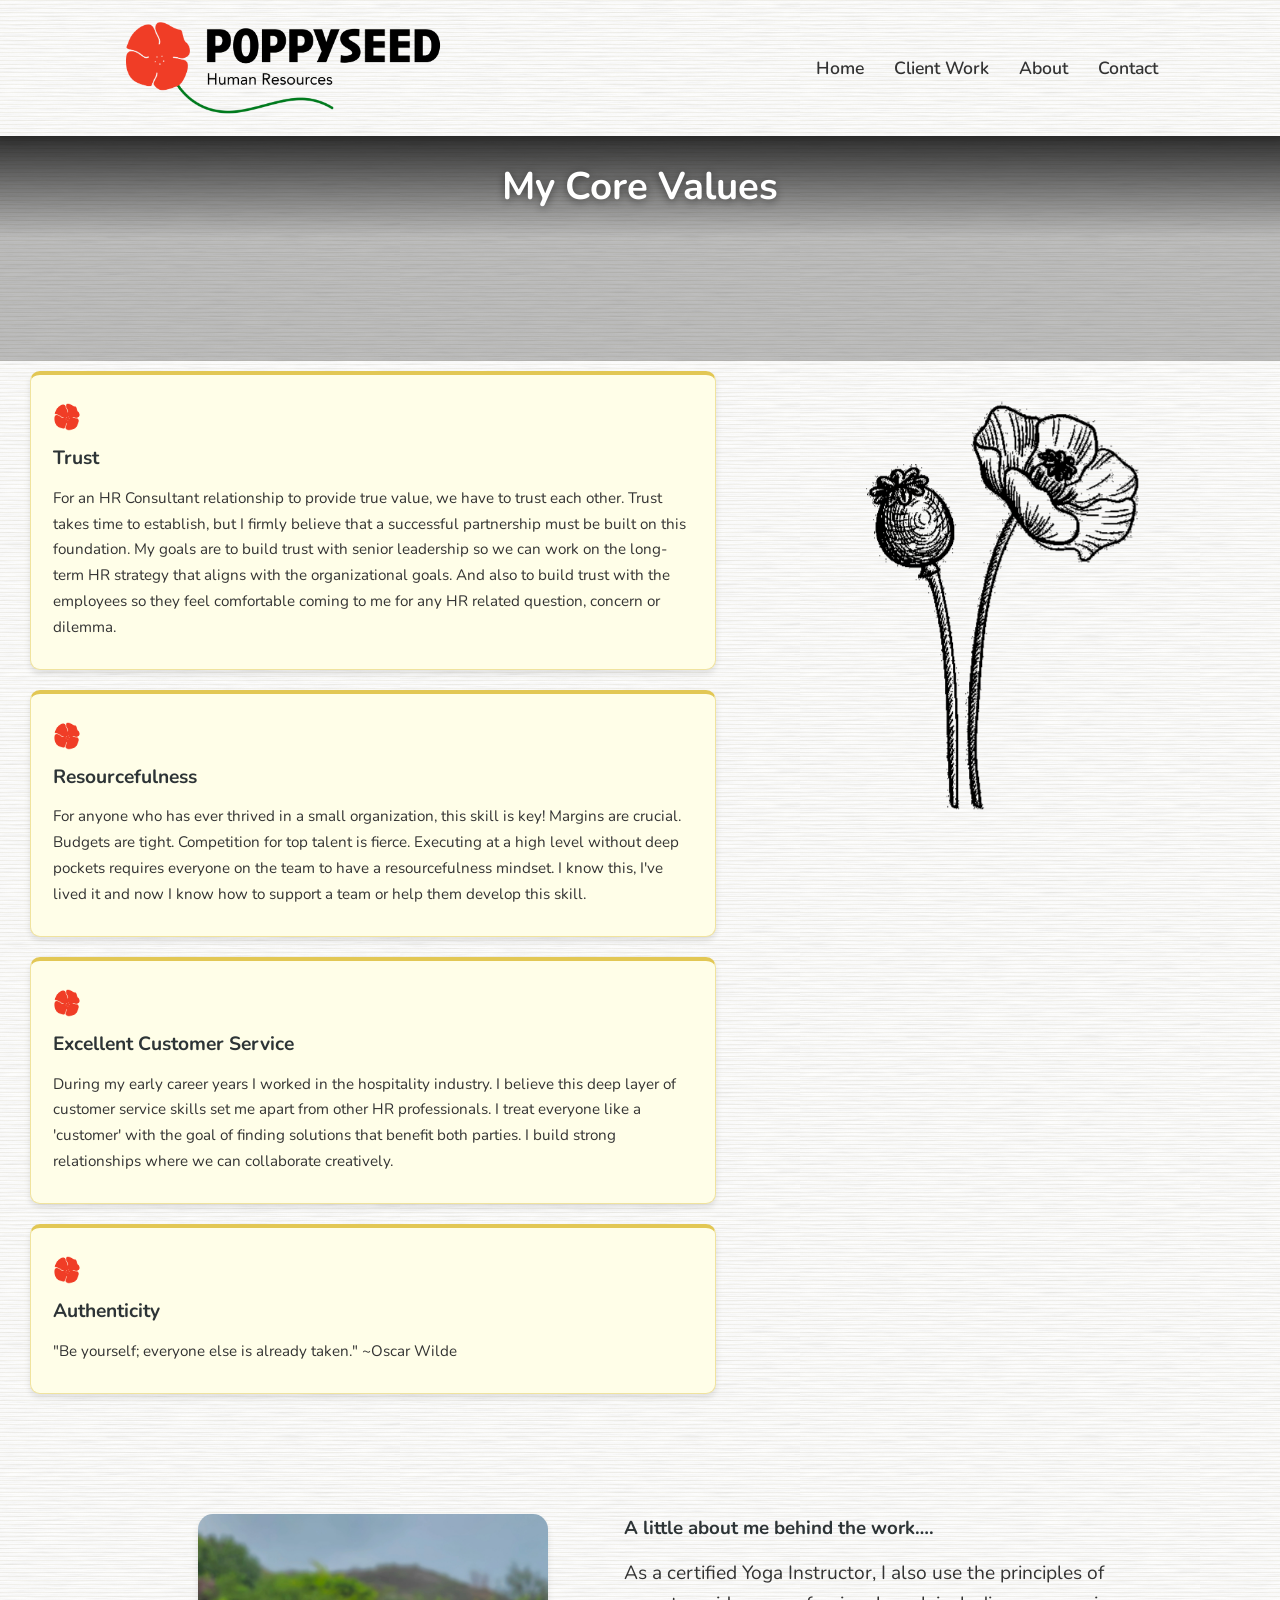
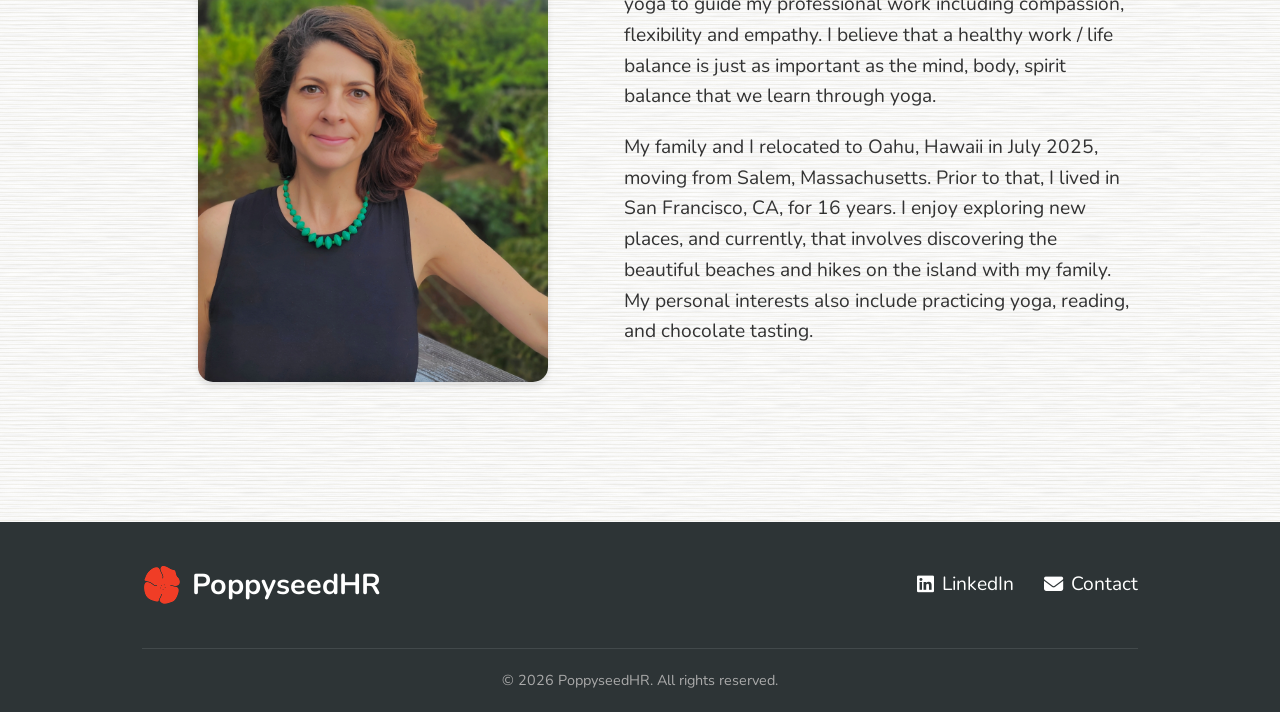
==== about.html @ 3d431cb9 "update about" ====
<!DOCTYPE html>
<html lang="en">
<head>
    <meta charset="UTF-8">
    <meta name="viewport" content="width=device-width, initial-scale=1.0">
    <link rel="icon" href="./media/images/Poppyseed.png">

    <title>About | PoppyseedHR</title>
    <link rel="stylesheet" href="https://cdnjs.cloudflare.com/ajax/libs/font-awesome/6.4.0/css/all.min.css">
    <link rel="preconnect" href="https://fonts.googleapis.com">
    <link rel="preconnect" href="https://fonts.gstatic.com" crossorigin>
    <link href="https://fonts.googleapis.com/css2?family=Nunito:ital,wght@0,200..1000;1,200..1000&display=swap" rel="stylesheet">
    <link rel="stylesheet" href="styles.css">
</head>
<body>
    <!-- Header -->
    <header>
        <div class="container header-content">
            <a href="index.html" class="logo">
                <img src="./media/images/PoppySeedHR-Logo-FULL.png" style="max-height: 6rem;">
            </a>

            <button class="mobile-menu-btn" id="mobileMenuBtn">
                <i class="fas fa-bars"></i>
            </button>

            <ul class="nav-links" id="navLinks">
                <li><a href="index.html">Home</a></li>
                <li><a href="clients.html">Client Work</a></li>
                <li><a href="about.html">About</a></li>
                <li><a href="#" class="contact-trigger">Contact</a></li>
            </ul>
        </div>
    </header>

    <!-- Main Content -->
    <main>
        <div class="hero-scroll-wrapper">

        <!-- Hero Video Section -->
        <section class="hero-section">
            <div class="hero-video-strip">
                <video id="heroVideo" autoplay muted loop playsinline class="hero-video">
                    <source src="./media/video/PoppyReel.mp4" type="video/mp4">
                </video>
                <div class="hero-overlay"></div>
            </div>
            <div class="hero-title">
                <h1>My Core Values</h1>
            </div>
        </section>

        <!-- Two-column layout: scrolling cards (left) + sticky doodle (right) -->
        <div class="about-layout">

            <!-- Left: scrolling cards -->
            <div class="about-cards-column">
                <div class="about-cards">
                    <div class="about-value-card">
                        <img src="./media/images/Poppyseed.png" class="heading-bullet">
                        <h3>Trust</h3>
                        <p>For an HR Consultant relationship to provide true value, we have to trust each other. Trust takes time to establish, but I firmly believe that a successful partnership must be built on this foundation. My goals are to build trust with senior leadership so we can work on the long-term HR strategy that aligns with the organizational goals. And also to build trust with the employees so they feel comfortable coming to me for any HR related question, concern or dilemma.</p>
                    </div>
                    <div class="about-value-card">
                        <img src="./media/images/Poppyseed.png" class="heading-bullet">
                        <h3>Resourcefulness</h3>
                        <p>For anyone who has ever thrived in a small organization, this skill is key! Margins are crucial. Budgets are tight. Competition for top talent is fierce. Executing at a high level without deep pockets requires everyone on the team to have a resourcefulness mindset. I know this, I've lived it and now I know how to support a team or help them develop this skill.</p>
                    </div>
                    <div class="about-value-card">
                        <img src="./media/images/Poppyseed.png" class="heading-bullet">
                        <h3>Excellent Customer Service</h3>
                        <p>During my early career years I worked in the hospitality industry. I believe this deep layer of customer service skills set me apart from other HR professionals. I treat everyone like a 'customer' with the goal of finding solutions that benefit both parties. I build strong relationships where we can collaborate creatively.</p>
                    </div>
                    <div class="about-value-card">
                        <img src="./media/images/Poppyseed.png" class="heading-bullet">
                        <h3>Authenticity</h3>
                        <p>"Be yourself; everyone else is already taken." ~Oscar Wilde</p>
                    </div>
                </div>
            </div>

            <!-- Right: sticky doodle -->
            <div class="about-doodle-column">
                <img src="./media/images/poppy_doodle.png" alt="Poppy flowers">
            </div>

        </div><!-- /.about-layout -->

        </div><!-- /.hero-scroll-wrapper -->

        <!-- Bio section — revealed as about-layout scrolls away -->
        <div class="container">
            <section class="intro-section" style="align-items: flex-start; padding: 60px 0 40px;">
                <div style="flex: 0.9; display: flex; align-items: flex-start; justify-content: center;">
                    <div class="intro-image" style="max-width: 350px;">
                        <img src="./media/images/LS2.jpg" alt="Lauren Storella">
                    </div>
                </div>

                <div class="intro-text">
                    <h3 style="color: var(--dark-color); margin-top: 0; margin-bottom: 15px;">A little about me behind the work….</h3>
                    <p style="margin-bottom: 20px;">As a certified Yoga Instructor,  I also use the principles of yoga to guide my professional work including compassion, flexibility and empathy.  I believe that a healthy work / life balance is just as important as the mind, body, spirit balance that we learn through yoga.</p>
                    <p style="margin-bottom: 20px;">My family and I relocated to Oahu, Hawaii in July 2025, moving from Salem, Massachusetts. Prior to that, I lived in San Francisco, CA, for 16 years. I enjoy exploring new places, and currently, that involves discovering the beautiful beaches and hikes on the island with my family. My personal interests also include practicing yoga, reading, and chocolate tasting.</p>
                </div>
            </section>
        </div>
    </main>

    <!-- Footer -->
    <footer>
        <div class="container">
            <div class="footer-content">
                <div class="footer-logo">
                    <img src="./media/images/Poppyseed.png"></i>
                    PoppyseedHR
                </div>

                <div class="footer-links">
                    <a href="https://www.linkedin.com/in/lauren-storella-97172318" target="_blank">
                        <i class="fab fa-linkedin"></i> LinkedIn
                    </a>
                    <a href="#" class="contact-trigger">
                        <i class="fas fa-envelope"></i> Contact
                    </a>
                </div>
            </div>

            <div class="copyright">
                <p>&copy; 2026 PoppyseedHR. All rights reserved.</p>
            </div>
        </div>
    </footer>

    <!-- Contact Modal -->
    <div class="contact-modal-overlay" id="contactModal">
        <div class="contact-modal-box">
            <button class="contact-modal-close">&times;</button>
            <h2>Get in Touch</h2>
            <form>
                <div class="contact-form-group">
                    <label for="contact-from">Your Email</label>
                    <input type="email" id="contact-from" placeholder="you@example.com" required>
                </div>
                <div class="contact-form-group">
                    <label for="contact-subject">Subject</label>
                    <input type="text" id="contact-subject" placeholder="How can I help?" required>
                </div>
                <div class="contact-form-group">
                    <label for="contact-message">Message</label>
                    <textarea id="contact-message" placeholder="Tell me about your organization and what you're looking for..." required></textarea>
                </div>
                <button type="submit" class="contact-form-submit">Send Message</button>
            </form>
        </div>
    </div>

    <script src="index.js"></script>
</body>
</html>
---- styles.css ----
/* Base Styles */
:root {
    --primary-color: #d35400; /* Deep Orange */
    --secondary-color: #e67e22; /* Medium Orange */
    --accent-color: #f39c12; /* Golden Orange */
    --dark-color: #2d3436;
    --dark-grey: #434343;
    --light-color: #ffffff; /* White background */
    --text-color: #333;
    --shadow: 0 4px 6px rgba(0, 0, 0, 0.1);
}

.nunito-regular {
    font-family: "Nunito", sans-serif;
    font-optical-sizing: auto;
    font-weight: 600;
    font-style: normal;
}

.lora {
  font-family: "Lora", serif;
  font-optical-sizing: auto;
  font-weight: 700;
  font-style: normal;
}

* {
    margin: 0;
    padding: 0;
    box-sizing: border-box;
    font-family: 'Nunito', Tahoma, Geneva, Verdana, sans-serif;
}

h2 {
    font-family: 'Lora', serif;
}
body {
    line-height: 1.6;
    color: var(--text-color);
    background-color: var(--light-color);
    /* Crepe paper texture: anisotropic SVG noise + fine horizontal lines */
    background-image:
        url("data:image/svg+xml,%3Csvg xmlns='http://www.w3.org/2000/svg' width='400' height='400'%3E%3Cfilter id='n'%3E%3CfeTurbulence type='fractalNoise' baseFrequency='0.03 0.7' numOctaves='5' seed='4' stitchTiles='stitch'/%3E%3CfeColorMatrix type='saturate' values='0'/%3E%3C/filter%3E%3Crect width='400' height='400' fill='%23a09850' filter='url(%23n)' opacity='0.18'/%3E%3C/svg%3E"),
        repeating-linear-gradient(
            0deg,
            transparent 0px,
            transparent 3px,
            rgba(140, 130, 60, 0.09) 3px,
            rgba(140, 130, 60, 0.09) 4px
        );
    background-size: 400px 400px, auto;
    display: flex;
    flex-direction: column;
    min-height: 100vh;
}

a {
    text-decoration: none;
    color: var(--primary-color);
    transition: color 0.3s;
}

a:hover {
    color: var(--accent-color);
}

.container {
    width: 100%;
    max-width: 1036px;
    margin: 0 auto;
    padding: 0 20px;
}

/* Header Styles */
header {
    background-color: var(--light-color);
    background-image:
        url("data:image/svg+xml,%3Csvg xmlns='http://www.w3.org/2000/svg' width='400' height='400'%3E%3Cfilter id='n'%3E%3CfeTurbulence type='fractalNoise' baseFrequency='0.03 0.7' numOctaves='5' seed='4' stitchTiles='stitch'/%3E%3CfeColorMatrix type='saturate' values='0'/%3E%3C/filter%3E%3Crect width='400' height='400' fill='%23a09850' filter='url(%23n)' opacity='0.18'/%3E%3C/svg%3E"),
        repeating-linear-gradient(
            0deg,
            transparent 0px,
            transparent 3px,
            rgba(140, 130, 60, 0.09) 3px,
            rgba(140, 130, 60, 0.09) 4px
        );
    background-size: 400px 400px, auto;
    box-shadow: var(--shadow);
    position: sticky;
    top: 0;
    z-index: 100;
}

.header-content {
    display: flex;
    justify-content: space-between;
    align-items: center;
    padding: 20px 0;
}

.logo {
    display: flex;
    align-items: center;
    gap: 12px;
    font-size: 1.8rem;
    font-weight: 700;
    color: var(--primary-color);
}

.logo-icon {
    color: var(--accent-color);
}

.nav-links {
    display: flex;
    gap: 30px;
    list-style: none;

}

.nav-links a {
    font-weight: 600;
    font-size: 1.1rem;
    padding: 8px 0;
    position: relative;
     color: var(--text-color);
}

.nav-links a::after {
    content: '';
    position: absolute;
    bottom: 0;
    left: 0;
    width: 0;
    height: 3px;
    background-color: var(--accent-color);
    transition: width 0.3s;
}

.nav-links a:hover::after {
    width: 100%;
}

.mobile-menu-btn {
    display: none;
    background: none;
    border: none;
    font-size: 1.5rem;
    color: var(--primary-color);
    cursor: pointer;
}

/* Main Content */
main {
    flex: 1;
    padding: 40px 0;
}

/* Home Page Styles */
.intro-section {
    display: flex;
    align-items: center;
    gap: 20px;
    margin-bottom: 60px;
}

.intro-text {
    flex: 1;
}

.intro-text h1 {
    font-size: 2.8rem;
    color: var(--dark-color);
    margin-bottom: 20px;
    line-height: 1.2;
}

.intro-text p {
    font-size: 1.2rem;
    margin-bottom: 25px;
}

.intro-image {
    flex: 1.2;
    border-radius: 15px;
    overflow: hidden;
    box-shadow: var(--shadow);
}

.intro-image img {
    width: 100%;
    height: 100%;
    object-fit: cover;
    display: block;
    transition: transform 0.5s;
}

.intro-image:hover img {
    transform: scale(1.03);
}

.services {
    display: grid;
    grid-template-columns: repeat(auto-fit, minmax(280px, 1fr));
    gap: 30px;
    margin-top: 60px;
}

.service-card {
    background-color: #fffee8;
    padding: 30px;
    border-radius: 10px;
    box-shadow: var(--shadow);
    transition: transform 0.3s;
    border-top: 4px solid #e2c754;
}

.service-card:hover {
    transform: translateY(-10px);
    box-shadow: 0 10px 20px rgba(0, 0, 0, 0.15);
}

.service-icon {
    font-size: 2.5rem;
    color: #f03d26;
    margin-bottom: 20px;
}

.service-card h3 {
    margin-bottom: 15px;
    color: var(--dark-color);
}

/* About Page Styles */
.about-header {
    text-align: center;
    margin-bottom: 50px;
}

.about-header h1 {
    font-size: 2.8rem;
    color: var(--dark-color);
    margin-bottom: 15px;
}

.about-header p {
    font-size: 1.2rem;
    color: #666;
    max-width: 800px;
    margin: 0 auto;
}

/* Testimonials Container */
.testimonials-container {
    max-width: 900px;
    margin: 0 auto 60px;
    display: flex;
    flex-direction: column;
    gap: 30px;
}

.testimonial-card {
    background-color: #f2f2e7;
    padding: 40px;
    border-radius: 15px;
    border-top: 4px solid #e2c754;
    box-shadow: var(--shadow);
    text-align: center;
    display: flex;
    flex-direction: column;
    align-items: center;
    transition: transform 0.3s, box-shadow 0.3s;
}

.testimonial-card:hover {
    transform: translateY(-5px);
    box-shadow: 0 10px 20px rgba(0, 0, 0, 0.15);
}

.testimonial-icon {
    font-size: 2.5rem;
    color: #f03d26;
    margin-bottom: 25px;
}

.testimonial-text {
    font-size: 1.2rem;
    font-style: italic;
    line-height: 1.8;
    margin-bottom: 30px;
    color: var(--text-color);
}

.client-info {
    display: flex;
    align-items: center;
    gap: 15px;
}

.client-avatar {
    width: 60px;
    height: 60px;
    border-radius: 50%;
    background-color: var(--secondary-color);
    display: flex;
    align-items: center;
    justify-content: center;
    color: white;
    font-weight: bold;
    font-size: 1.5rem;
    flex-shrink: 0;
}

.client-details {
    text-align: left;
}

.client-details h4 {
    font-size: 1.2rem;
    color: var(--dark-color);
    margin-bottom: 5px;
}

.client-details p {
    color: #666;
    font-size: 0.95rem;
}

/* Footer Styles */
footer {
    background-color: var(--dark-color);
    color: white;
    padding: 40px 0 20px;
    margin-top: auto;
}

.footer-content {
    display: flex;
    justify-content: space-between;
    align-items: center;
    flex-wrap: wrap;
    gap: 30px;
}

.footer-logo {
    font-size: 1.8rem;
    font-weight: 700;
    color: white;
    display: flex;
    align-items: center;
    gap: 10px;
}

.footer-links {
    display: flex;
    gap: 30px;
}

.footer-links a {
    color: white;
    font-size: 1.2rem;
    display: flex;
    align-items: center;
    gap: 8px;
}

.footer-links a:hover {
    color: var(--accent-color);
}

.section-h2-band {
    width: 100%;
    background-color: var(--dark-grey);
    /*background-color: #f03d26;*/
    text-align: center;
    padding: 28px 20px;
}

.section-h2-band h2 {
    font-size: 2.5rem;
    color: #fff;
    margin: 0;
}

.copyright {
    width: 100%;
    text-align: center;
    margin-top: 40px;
    padding-top: 20px;
    border-top: 1px solid rgba(255, 255, 255, 0.1);
    color: #aaa;
    font-size: 0.9rem;
}

/* Responsive Styles */
@media screen and (max-width: 992px) {
    .intro-section {
        flex-direction: column;
        gap: 40px;
    }

    .intro-text h1 {
        font-size: 2.4rem;
    }

    .testimonial-text {
        font-size: 1.2rem;
    }


}

@media screen and (max-width: 768px) {
    .carousel-wrapper {
        width: 100%;
        border-radius: 0;
    }

    .nav-links {
        display: none;
        position: absolute;
        top: 100%;
        left: 0;
        width: 100%;
        background-color: white;
        flex-direction: column;
        padding: 20px;
        box-shadow: var(--shadow);
        gap: 20px;
    }

    .nav-links.active {
        display: flex;
    }

    .mobile-menu-btn {
        display: block;
    }

    .testimonial-card {
        padding: 30px 25px;
    }

    .footer-content {
        flex-direction: column;
        text-align: center;
    }
}

@media screen and (max-width: 576px) {
    .intro-text h1 {
        font-size: 2rem;
    }

    .about-header h1 {
        font-size: 2rem;
    }

    .testimonial-text {
        font-size: 1.05rem;
    }

    .testimonial-card {
        padding: 25px 20px;
    }

}

/* ===================== How I Work Stripes ===================== */
.how-i-work-stripes {
    width: 100%;
}

.how-i-work-stripe {
    position: relative;
    min-height: 156px;
    width: 100%;
    cursor: pointer;
    border-bottom: 1px solid rgba(226, 199, 84, 0.5);
    transition: background-color 0.4s ease;
}

.how-i-work-stripe:first-child {
    border-top: 1px solid rgba(226, 199, 84, 0.5);
}

.how-i-work-stripe:nth-child(odd) {
    background-color: #fffee8;
}

.how-i-work-stripe:nth-child(even) {
    background-color: #e5e5e5;
}

/* Default state: absolutely positioned heading + static icon */
.hiw-default {
    position: absolute;
    inset: 0;
    display: flex;
    align-items: center;
    gap: 24px;
    padding: 24px max(20px, calc((100% - 1036px) / 2 + 20px));
    transition: opacity 0.6s ease;
    opacity: 1;
    z-index: 1;
}

.hiw-default h3 {
    font-size: 2rem;
    color: var(--dark-color);
    margin: 0;
    font-weight: 700;
}

/* Hover state: expands to reveal paragraphs */
.hiw-hover {
    max-height: 0;
    overflow: hidden;
    opacity: 0;
    transition: opacity 0.6s ease, max-height 0.6s ease;
}

.hiw-hover-inner {
    max-width: 1036px;
    margin: 0 auto;
    padding: 28px 20px;
    font-size: 1.15rem;
    line-height: 1.75;
}

.hiw-hover-inner p {
    color: var(--text-color);
}

.how-work-heading {
    display: flex;
    align-items: center;
    gap: 10px;
    font-size: 1.8rem;
    color: var(--dark-color);
    margin-bottom: 12px;
}

.heading-bullet {
    width: 26px;
    height: 26px;
    object-fit: contain;
    flex-shrink: 0;
}

/* On hover: fade out default, expand hover content, spin icon */
.how-i-work-stripe:hover .hiw-default {
    opacity: 0;
}

.how-i-work-stripe:hover .hiw-hover {
    max-height: 500px;
    opacity: 1;
 
    background-color: var(--light-color);
    background-image:
        url("data:image/svg+xml,%3Csvg xmlns='http://www.w3.org/2000/svg' width='400' height='400'%3E%3Cfilter id='n'%3E%3CfeTurbulence type='fractalNoise' baseFrequency='0.03 0.7' numOctaves='5' seed='4' stitchTiles='stitch'/%3E%3CfeColorMatrix type='saturate' values='0'/%3E%3C/filter%3E%3Crect width='400' height='400' fill='%23a09850' filter='url(%23n)' opacity='0.18'/%3E%3C/svg%3E"),
        repeating-linear-gradient(
            0deg,
            transparent 0px,
            transparent 3px,
            rgba(140, 130, 60, 0.09) 3px,
            rgba(140, 130, 60, 0.09) 4px
        );
    background-size: 400px 400px, auto;

}

.how-i-work-stripe:hover .hiw-icon {
    -webkit-animation: rotating 6s linear infinite;
    -moz-animation: rotating 6s linear infinite;
    animation: rotating 6s linear infinite;
}

@media screen and (max-width: 768px) {
    .hiw-default h3 {
        font-size: 1.4rem;
    }

    .hiw-default {
        padding: 20px 30px;
        gap: 16px;
    }

    .hiw-hover-inner {
        padding: 20px 30px;
        font-size: 1rem;
    }
}

/* ===================== How I Work Band ===================== */
.how-i-work-band {
    background-color: #fffee8;
    width: 100%;
    opacity: 0;
    transition: opacity 3s ease;
}

.how-i-work-band.visible {
    opacity: 1;
}


/* ===================== Intro Band ===================== */
/* Transparent so the sticky video shows through as text scrolls over it */
.intro-band {
    position: relative;
    z-index: 2;
    background: transparent;
}

/* ===================== Intro CTA ===================== */
.intro-cta {
    text-align: center;
    padding-bottom: 48px;
}

.cta-btn {
    background: var(--primary-color);
    color: #fff;
    border: none;
    padding: 14px 40px;
    border-radius: 8px;
    font-family: inherit;
    font-size: 1.1rem;
    font-weight: 700;
    cursor: pointer;
    transition: background 0.2s;
    box-shadow: 0 0 12px rgba(255, 255, 255, 0.6);
}

.cta-btn:hover {
    background: var(--secondary-color);
}

/* ===================== Intro Columns ===================== */
.intro-columns {
    display: grid;
    grid-template-columns: .5fr .5fr;
    gap: 60px;
    padding: 36px 20px 48px;
    font-size: 1.4rem;
    line-height: 1.75;
    color: var(--text-color);
    text-shadow:
        0 0 8px rgba(255, 255, 255, 0.9),
        0 0 16px rgba(255, 255, 255, 0.7),
        0 2px 4px rgba(255, 255, 255, 0.6);
}

@media screen and (max-width: 768px) {
    .intro-columns {
        grid-template-columns: 1fr;
        gap: 24px;
        padding: 28px 20px 36px;
    }
}

/* ===================== Hero Video ===================== */
/* Sticky wrapper — hero sticks inside here; releases once intro has scrolled past */
.hero-scroll-wrapper {
    position: relative;
}

.hero-section {
    position: sticky;
    top: 0; /* JS overrides to header.offsetHeight */
    width: 100%;
    margin-top: -40px; /* cancel main's top padding so video touches header */
    min-height: 25vh;
    overflow: hidden;
}

.hero-video-strip {
    position: absolute;
    top: 0;
    left: 0;
    right: 0;
    height: 25vh;
    overflow: hidden;
    z-index: 0;
}

.hero-video {
    width: 100%;
    height: 100%;
    object-fit: cover;
    object-position: center 62%;
    display: block;
}

.hero-overlay {
    position: absolute;
    inset: 0;
    background: rgba(0, 0, 0, 0.25);
}

.hero-title {
    position: absolute;
    top: 0;
    left: 0;
    right: 0;
    padding: 28px 40px;
    background: linear-gradient(to bottom, rgba(0, 0, 0, 0.75) 0%, transparent 100%);
    z-index: 3;
    text-align: center;
    pointer-events: none;
}

.hero-title h1 {
    color: #fff;
    font-size: 2.4rem;
    line-height: 1.2;
    text-shadow: 0 2px 10px rgba(0, 0, 0, 0.5);
}

.hero-cards-wrapper {
    position: relative;
    z-index: 1;
    display: flex;
    flex-direction: column;
    align-items: center;
    gap: 24px;
    padding: 120px 20px 60px;
    max-width: 1000px;
    margin: 0 auto;
}

.hero-card {
    width: 85%;
    background: #f7f6d7;
    border-radius: 17px;
    padding: 41px 46px;
    border-top: 4px solid #e2c754;
    box-shadow: var(--shadow);
}

.hero-card:nth-child(odd) {
    align-self: flex-start;
}

.hero-card:nth-child(even) {
    align-self: flex-end;
}

.hero-card h1 {
    font-size: 1.9rem;
    color: var(--dark-color);
    margin-bottom: 14px;
}

.hero-card p {
    font-size: 1.44rem;
    color: var(--text-color);
    line-height: 1.7;
}

@media screen and (max-width: 768px) {
    .hero-video-strip {
        height: 20vh;
    }

    .hero-cards-wrapper {
        padding: 80px 16px 40px;
    }

    .hero-card,
    .hero-card:nth-child(odd),
    .hero-card:nth-child(even) {
        width: 100%;
        align-self: stretch;
    }

    .how-i-work > .service-card,
    .how-i-work > .service-card:nth-child(odd),
    .how-i-work > .service-card:nth-child(even) {
        width: 100%;
        align-self: stretch;
    }
}

/* How I Work stagger */
.how-i-work > .service-card:nth-child(odd) {
    align-self: flex-start;
    width: 85%;
}

.how-i-work > .service-card:nth-child(even) {
    align-self: flex-end;
    width: 85%;
}

/* ===================== Clients Two-Column Layout ===================== */
.clients-layout {
    display: grid;
    grid-template-columns: 1.1fr 1fr;
    gap: 40px;
    align-items: start; /* required: lets left column go sticky independently */
    max-width: 1310px;
    margin: -7.5vh auto 0; /* pull up so top 30% of carousel overlaps hero (hero = 25vh, 30% = 7.5vh) */
    padding: 0 30px 60px;
    position: relative;
    z-index: 3; /* paint over the sticky hero video */
}

/* Left column: carousel sticks below the header while right column scrolls */
.carousel-column {
    position: sticky;
    top: 100px; /* overridden by JS to header.offsetHeight + gap */
}

/* Carousel fills its column width */
.clients-layout .carousel-wrapper {
    width: 100%;
    aspect-ratio: 1 / 1;
    margin: 0;
    border-radius: 12px;
}

/* Right column: plain scroll, no extra width cap needed */
.testimonials-column .testimonials-container {
    max-width: none;
    margin: 0 0 40px;
}

@media screen and (max-width: 900px) {
    .clients-layout {
        grid-template-columns: 1fr;
        padding: 30px 20px 40px;
    }

    .carousel-column {
        position: static; /* no sticky on mobile — carousel sits above testimonials */
    }

    .clients-layout .carousel-wrapper {
        width: 80%;
        margin: 0 auto 30px;
    }
}

/* ===================== Carousel ===================== */
.carousel-wrapper {
    position: relative;
    width: 45%;
    aspect-ratio: 1 / 1;
    background: #000;
    overflow: hidden;
    margin: 0 auto 60px;
    border-radius: 12px;
}

.carousel-slide {
    position: absolute;
    inset: 0;
    opacity: 0;
    transition: opacity 0.8s ease;
    z-index: 0;
}

.carousel-slide.active {
    opacity: 1;
    z-index: 1;
}

.carousel-slide img {
    width: 100%;
    height: 100%;
    object-fit: contain;
    display: block;
}

.carousel-caption {
    position: absolute;
    bottom: 0;
    left: 0;
    right: 0;
    padding: 60px 30px 24px;
    background: linear-gradient(to top, rgba(0, 0, 0, 0.85) 0%, transparent 100%);
    color: #fff;
    font-size: 1.15rem;
    font-weight: 700;
    letter-spacing: 0.03em;
}

/* ===================== Contact Modal ===================== */
.contact-modal-overlay {
    display: none;
    position: fixed;
    inset: 0;
    background: rgba(0, 0, 0, 0.55);
    z-index: 1000;
    align-items: center;
    justify-content: center;
}

.contact-modal-overlay.open {
    display: flex;
}

.contact-modal-box {
    background: #fffee8;
    border-radius: 14px;
    padding: 40px 36px 32px;
    width: min(676px, 92vw);
    position: relative;
    box-shadow: 0 20px 60px rgba(0, 0, 0, 0.25);
}

@media screen and (max-width: 768px) {
    .contact-modal-box {
        width: 90vw;
        max-height: 90vh;
        overflow-y: auto;
    }
}

.contact-modal-box h2 {
    margin-bottom: 24px;
    color: var(--dark-color);
    font-size: 1.5rem;
}

.contact-modal-close {
    position: absolute;
    top: 14px;
    right: 18px;
    background: none;
    border: none;
    font-size: 1.5rem;
    cursor: pointer;
    color: #888;
    line-height: 1;
}

.contact-modal-close:hover {
    color: var(--dark-color);
}

.contact-form-group {
    display: flex;
    flex-direction: column;
    gap: 6px;
    margin-bottom: 18px;
}

.contact-form-group label {
    font-weight: 700;
    font-size: 0.9rem;
    color: var(--dark-color);
}

.contact-form-group input,
.contact-form-group textarea {
    border: 1.5px solid #ddd;
    border-radius: 8px;
    padding: 10px 14px;
    font-family: inherit;
    font-size: 1rem;
    color: var(--text-color);
    outline: none;
    transition: border-color 0.2s;
}

.contact-form-group input:focus,
.contact-form-group textarea:focus {
    border-color: var(--primary-color);
}

.contact-form-group textarea {
    resize: vertical;
    min-height: 130px;
}

.contact-form-submit {
    width: 100%;
    padding: 12px;
    background: var(--primary-color);
    color: #fff;
    border: none;
    border-radius: 8px;
    font-size: 1rem;
    font-weight: 700;
    cursor: pointer;
    transition: background 0.2s;
}

.contact-form-submit:hover {
    background: var(--secondary-color);
}

/* ===================== Services Section Fade-in ===================== */
.services-section {
    opacity: 0;
    transition: opacity 6s ease;
}

.services-section.visible {
    opacity: 1;
}

/* ===================== Services Grid ===================== */
.services-grid {
    display: grid;
    grid-template-columns: repeat(3, 1fr);
    gap: 24px;
    max-width: 1036px;
    margin: 0 auto;
    padding: 48px 20px 64px;
}

.svc-card {
    background-color: #fffee8;
    border: 1px solid rgba(226, 199, 84, 0.5);
    border-top: 4px solid #e2c754;
    border-radius: 10px;
    padding: 0;
    position: relative;
    min-height: 220px;
    overflow: hidden;
    box-shadow: var(--shadow);
    cursor: pointer;
    transition: transform 0.25s ease, box-shadow 0.25s ease;
}

.svc-default,
.svc-hover {
    position: absolute;
    inset: 0;
    display: flex;
    flex-direction: column;
    align-items: center;
    justify-content: center;
    gap: 14px;
    padding: 28px 20px;
    text-align: center;
    transition: opacity 0.35s ease;
}

.svc-default {
    opacity: 1;
}

.svc-default i {
    font-size: 2.4rem;
    color: #f03d26;
}

.svc-default h3 {
    font-size: 1.3rem;
    color: var(--dark-color);
    font-weight: 700;
    margin: 0;
}

.svc-hover {
    opacity: 0;
}

.svc-hover h3 {
    font-size: 1.15rem;
    color: var(--dark-color);
    font-weight: 700;
    margin: 0;
}

.svc-hover p {
    font-size: 0.88rem;
    color: var(--text-color);
    line-height: 1.65;
    margin: 0;
}

.svc-card:hover .svc-default {
    opacity: 0;
}

.svc-card:hover .svc-hover {
    opacity: 1;
}

.svc-card:hover {
    transform: scale(1.06);
    box-shadow: 0 12px 28px rgba(0, 0, 0, 0.15);
}

@media screen and (max-width: 768px) {
    .services-grid {
        grid-template-columns: repeat(2, 1fr);
        gap: 16px;
        padding: 32px 16px 48px;
    }
}

@media screen and (max-width: 480px) {
    .services-grid {
        grid-template-columns: 1fr;
    }
}

/* ===================== About Page Two-Column Layout ===================== */
.about-layout {
    display: grid;
    grid-template-columns: 1fr 0.72fr;
    gap: 40px;
    align-items: start;
    max-width: 1310px;
    margin: 0 auto;
    margin-top: 10px;
    padding: 0 30px 60px;
    position: relative;
    z-index: 3;
}

.about-doodle-column {
    position: sticky;
    top: 100px; /* overridden by JS to header.offsetHeight + gap */
}

.about-doodle-column img {
    width: 100%;
    height: 52.5vh;
    object-fit: contain;
    object-position: center;
}

@media screen and (max-width: 900px) {
    .about-layout {
        grid-template-columns: 1fr;
        padding: 20px 20px 40px;
    }

    .about-doodle-column {
        display: none;
    }
}

/* ===================== About Value Cards ===================== */
.about-cards {
    display: grid;
    grid-template-columns: 1fr;
    gap: 20px;
}

.about-value-card {
    background-color: #fffee8;
    border: 1px solid rgba(226, 199, 84, 0.5);
    border-top: 4px solid #e2c754;
    border-radius: 10px;
    padding: 28px 22px;
    box-shadow: var(--shadow);
    display: flex;
    flex-direction: column;
    gap: 12px;
    transition: transform 0.25s ease, box-shadow 0.25s ease;
}

.about-value-card:hover {
    transform: translateY(-4px);
    box-shadow: 0 10px 24px rgba(0, 0, 0, 0.13);
}

.about-value-card .heading-bullet {
    width: 28px;
    height: 28px;
}

.about-value-card h3 {
    font-size: 1.2rem;
    color: var(--dark-color);
    font-weight: 700;
    margin: 0;
}

.about-value-card p {
    font-size: 0.95rem;
    color: var(--text-color);
    line-height: 1.7;
    margin: 0;
}

@media screen and (max-width: 768px) {
    .about-cards {
        grid-template-columns: 1fr;
    }
}

/* ===================== About Value Stripes ===================== */
.about-stripes {
    display: flex;
    flex-direction: column;
    width: 100%;
}

.about-stripe {
    position: relative;
    min-height: calc(52.5vh / 4);
    width: 100%;
    cursor: pointer;
    border-bottom: 1px solid rgba(226, 199, 84, 0.5);
    transition: background-color 0.4s ease;
}

.about-stripe:first-child {
    border-top: 1px solid rgba(226, 199, 84, 0.5);
}

.about-stripe:nth-child(odd) {
    background-color: #fffee8;
}

.about-stripe:nth-child(even) {
    background-color: #fdf8d9;
}

.about-stripe:hover {
    background-color: var(--light-color);
    background-image:
        url("data:image/svg+xml,%3Csvg xmlns='http://www.w3.org/2000/svg' width='400' height='400'%3E%3Cfilter id='n'%3E%3CfeTurbulence type='fractalNoise' baseFrequency='0.03 0.7' numOctaves='5' seed='4' stitchTiles='stitch'/%3E%3CfeColorMatrix type='saturate' values='0'/%3E%3C/filter%3E%3Crect width='400' height='400' fill='%23a09850' filter='url(%23n)' opacity='0.18'/%3E%3C/svg%3E"),
        repeating-linear-gradient(
            0deg,
            transparent 0px,
            transparent 3px,
            rgba(140, 130, 60, 0.09) 3px,
            rgba(140, 130, 60, 0.09) 4px
        );
    background-size: 400px 400px, auto;
}

.about-stripe-default {
    position: absolute;
    inset: 0;
    display: flex;
    align-items: center;
    padding: 16px 24px;
    transition: opacity 0.6s ease;
    opacity: 1;
    z-index: 1;
}

.about-stripe-default h3 {
    font-size: 1.5rem;
    color: var(--dark-color);
    font-weight: 700;
    margin: 0;
}

.about-stripe-hover {
    max-height: 0;
    overflow: hidden;
    opacity: 0;
    transition: opacity 0.6s ease, max-height 0.6s ease;
}

.about-stripe-hover-inner {
    padding: 20px 24px;
    display: flex;
    flex-direction: column;
}

.about-stripe-hover-inner h3 {
    font-size: 1.3rem;
    color: var(--dark-color);
    font-weight: 700;
    margin-bottom: 10px;
}

.about-stripe-hover-inner p {
    font-size: 1rem;
    color: var(--text-color);
    line-height: 1.75;
}

.about-stripe:hover .about-stripe-default {
    opacity: 0;
}

.about-stripe:hover .about-stripe-hover {
    max-height: 300px;
    opacity: 1;
}

@-webkit-keyframes rotating /* Safari and Chrome */ {
  from {
    -webkit-transform: rotate(0deg);
    -o-transform: rotate(0deg);
    transform: rotate(0deg);
  }
  to {
    -webkit-transform: rotate(360deg);
    -o-transform: rotate(360deg);
    transform: rotate(360deg);
  }
}
@keyframes rotating {
  from {
    -ms-transform: rotate(0deg);
    -moz-transform: rotate(0deg);
    -webkit-transform: rotate(0deg);
    -o-transform: rotate(0deg);
    transform: rotate(0deg);
  }
  to {
    -ms-transform: rotate(360deg);
    -moz-transform: rotate(360deg);
    -webkit-transform: rotate(360deg);
    -o-transform: rotate(360deg);
    transform: rotate(360deg);
  }
}
.rotating {
  -webkit-animation: rotating 6s linear infinite;
  -moz-animation: rotating 6s linear infinite;
  -ms-animation: rotating 6s linear infinite;
  -o-animation: rotating 6s linear infinite;
  animation: rotating 6s linear infinite;
}
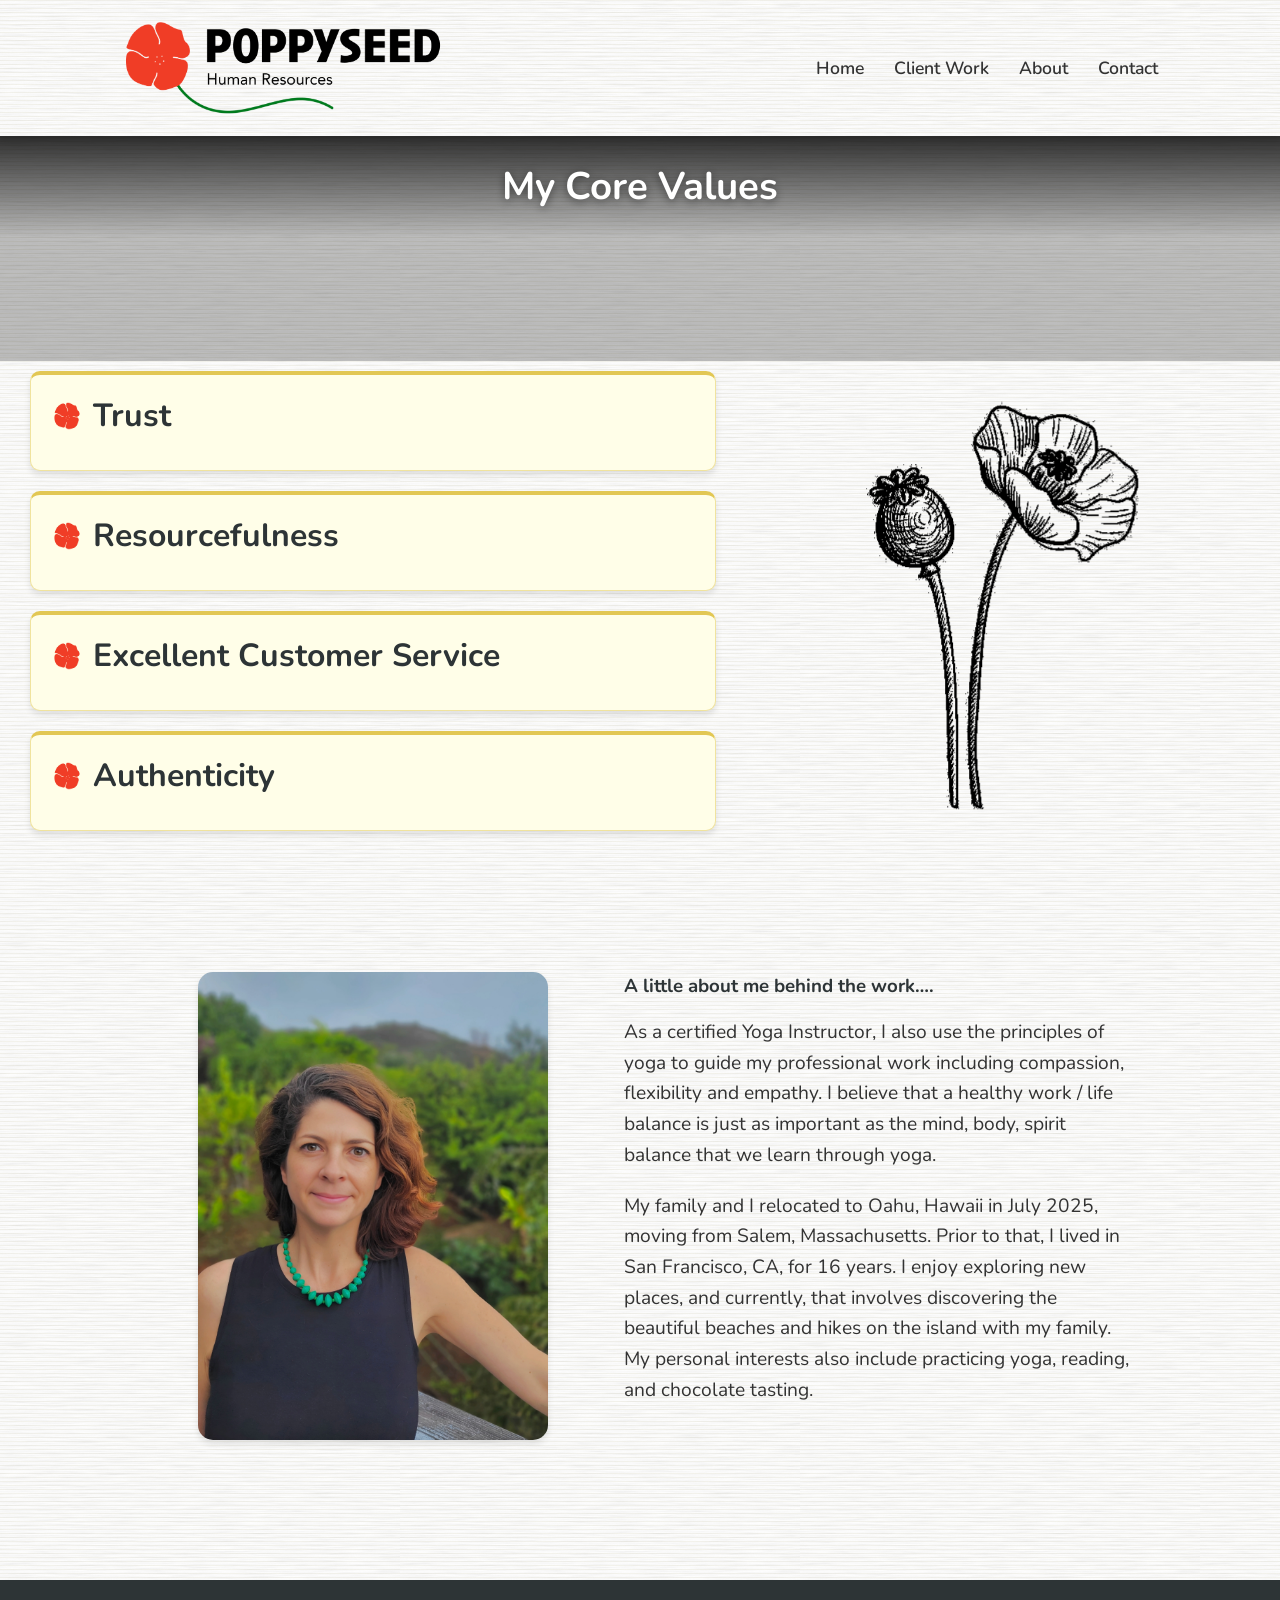
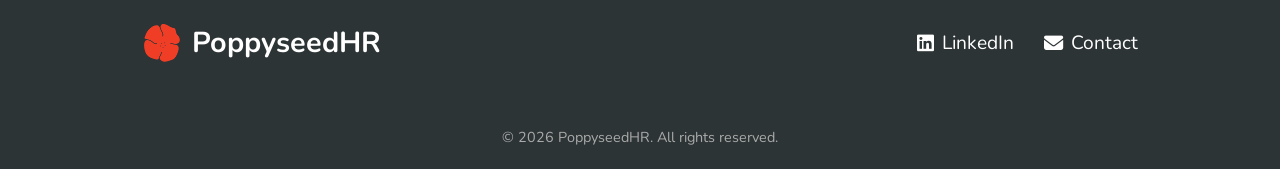
==== commit 10b30650: "resized images, updated mobile" ====
--- a/about.html
+++ b/about.html
@@ -57,23 +57,31 @@
             <div class="about-cards-column">
                 <div class="about-cards">
                     <div class="about-value-card">
-                        <img src="./media/images/Poppyseed.png" class="heading-bullet">
-                        <h3>Trust</h3>
+                        <div class="about-card-heading">
+                            <img src="./media/images/Poppyseed.png" class="heading-bullet">
+                            <h3>Trust</h3>
+                        </div>
                         <p>For an HR Consultant relationship to provide true value, we have to trust each other. Trust takes time to establish, but I firmly believe that a successful partnership must be built on this foundation. My goals are to build trust with senior leadership so we can work on the long-term HR strategy that aligns with the organizational goals. And also to build trust with the employees so they feel comfortable coming to me for any HR related question, concern or dilemma.</p>
                     </div>
                     <div class="about-value-card">
-                        <img src="./media/images/Poppyseed.png" class="heading-bullet">
-                        <h3>Resourcefulness</h3>
+                        <div class="about-card-heading">
+                            <img src="./media/images/Poppyseed.png" class="heading-bullet">
+                            <h3>Resourcefulness</h3>
+                        </div>
                         <p>For anyone who has ever thrived in a small organization, this skill is key! Margins are crucial. Budgets are tight. Competition for top talent is fierce. Executing at a high level without deep pockets requires everyone on the team to have a resourcefulness mindset. I know this, I've lived it and now I know how to support a team or help them develop this skill.</p>
                     </div>
                     <div class="about-value-card">
-                        <img src="./media/images/Poppyseed.png" class="heading-bullet">
-                        <h3>Excellent Customer Service</h3>
+                        <div class="about-card-heading">
+                            <img src="./media/images/Poppyseed.png" class="heading-bullet">
+                            <h3>Excellent Customer Service</h3>
+                        </div>
                         <p>During my early career years I worked in the hospitality industry. I believe this deep layer of customer service skills set me apart from other HR professionals. I treat everyone like a 'customer' with the goal of finding solutions that benefit both parties. I build strong relationships where we can collaborate creatively.</p>
                     </div>
                     <div class="about-value-card">
-                        <img src="./media/images/Poppyseed.png" class="heading-bullet">
-                        <h3>Authenticity</h3>
+                        <div class="about-card-heading">
+                            <img src="./media/images/Poppyseed.png" class="heading-bullet">
+                            <h3>Authenticity</h3>
+                        </div>
                         <p>"Be yourself; everyone else is already taken." ~Oscar Wilde</p>
                     </div>
                 </div>
@@ -136,18 +144,18 @@
         <div class="contact-modal-box">
             <button class="contact-modal-close">&times;</button>
             <h2>Get in Touch</h2>
-            <form>
+            <form id="contactForm">
                 <div class="contact-form-group">
                     <label for="contact-from">Your Email</label>
-                    <input type="email" id="contact-from" placeholder="you@example.com" required>
+                    <input type="email" id="contact-from" name="email" placeholder="you@example.com" required>
                 </div>
                 <div class="contact-form-group">
                     <label for="contact-subject">Subject</label>
-                    <input type="text" id="contact-subject" placeholder="How can I help?" required>
+                    <input type="text" id="contact-subject" name="subject" placeholder="How can I help?" required>
                 </div>
                 <div class="contact-form-group">
                     <label for="contact-message">Message</label>
-                    <textarea id="contact-message" placeholder="Tell me about your organization and what you're looking for..." required></textarea>
+                    <textarea id="contact-message" name="message" placeholder="Tell me about your organization and what you're looking for..." required></textarea>
                 </div>
                 <button type="submit" class="contact-form-submit">Send Message</button>
             </form>
--- a/styles.css
+++ b/styles.css
@@ -244,7 +244,7 @@
 
 .about-header p {
     font-size: 1.2rem;
-    color: #666;
+    color: #333333;
     max-width: 800px;
     margin: 0 auto;
 }
@@ -369,16 +369,17 @@
 
 .section-h2-band {
     width: 100%;
-    background-color: var(--dark-grey);
-    /*background-color: #f03d26;*/
-    text-align: center;
-    padding: 28px 20px;
+    background-color: rgba(255, 254, 232, 0.5);
+    border-top: 1px solid rgba(226, 199, 84, 0.5);
+    border-bottom: 1px solid rgba(226, 199, 84, 0.5);
+    padding: 28px max(20px, calc((100% - 1036px) / 2 + 20px));
 }
 
 .section-h2-band h2 {
     font-size: 2.5rem;
-    color: #fff;
+   /* color: #fff;*/
     margin: 0;
+    text-align: left;
 }
 
 .copyright {
@@ -386,7 +387,7 @@
     text-align: center;
     margin-top: 40px;
     padding-top: 20px;
-    border-top: 1px solid rgba(255, 255, 255, 0.1);
+    border-top: /*1px*/0px solid rgba(255, 255, 255, 0.1);
     color: #aaa;
     font-size: 0.9rem;
 }
@@ -396,6 +397,7 @@
     .intro-section {
         flex-direction: column;
         gap: 40px;
+        align-items: center !important;
     }
 
     .intro-text h1 {
@@ -483,12 +485,8 @@
     border-top: 1px solid rgba(226, 199, 84, 0.5);
 }
 
-.how-i-work-stripe:nth-child(odd) {
-    background-color: #fffee8;
-}
-
-.how-i-work-stripe:nth-child(even) {
-    background-color: #e5e5e5;
+.how-i-work-stripe:hover {
+    background-color: rgba(255, 254, 232, 0.5);
 }
 
 /* Default state: absolutely positioned heading + static icon */
@@ -594,7 +592,6 @@
 
 /* ===================== How I Work Band ===================== */
 .how-i-work-band {
-    background-color: #fffee8;
     width: 100%;
     opacity: 0;
     transition: opacity 3s ease;
@@ -815,9 +812,9 @@
 
 /* Carousel fills its column width */
 .clients-layout .carousel-wrapper {
-    width: 100%;
+    width: 85%;
     aspect-ratio: 1 / 1;
-    margin: 0;
+    margin: 0 auto;
     border-radius: 12px;
 }
 
@@ -1076,11 +1073,13 @@
 }
 
 .svc-card:hover .svc-default {
+    /*opacity: 0;*/
+    opacity: 1;
+}
+
+.svc-card:hover .svc-hover {
+    /*opacity: 1;*/
     opacity: 0;
-}
-
-.svc-card:hover .svc-hover {
-    opacity: 1;
 }
 
 .svc-card:hover {
@@ -1151,10 +1150,12 @@
     border: 1px solid rgba(226, 199, 84, 0.5);
     border-top: 4px solid #e2c754;
     border-radius: 10px;
-    padding: 28px 22px;
+    padding: 14px 22px;
+    min-height: 100px;
     box-shadow: var(--shadow);
     display: flex;
     flex-direction: column;
+    justify-content: center;
     gap: 12px;
     transition: transform 0.25s ease, box-shadow 0.25s ease;
 }
@@ -1164,16 +1165,38 @@
     box-shadow: 0 10px 24px rgba(0, 0, 0, 0.13);
 }
 
+.about-card-heading {
+    display: flex;
+    align-items: center;
+}
+
 .about-value-card .heading-bullet {
     width: 28px;
     height: 28px;
+    flex-shrink: 0;
+    margin-right: 12px;
+    opacity: 1;
+    transition: width 0.3s ease, opacity 0.25s ease, margin-right 0.3s ease;
+}
+
+.about-value-card:hover .heading-bullet {
+    width: 0;
+    opacity: 0;
+    margin-right: 0;
 }
 
 .about-value-card h3 {
-    font-size: 1.2rem;
+    font-size: 2rem;
+    
+    line-height: 1;
     color: var(--dark-color);
     font-weight: 700;
     margin: 0;
+    transition: font-size 0.3s ease;
+}
+
+.about-value-card:hover h3 {
+    font-size: 0.95rem;
 }
 
 .about-value-card p {
@@ -1181,6 +1204,15 @@
     color: var(--text-color);
     line-height: 1.7;
     margin: 0;
+    opacity: 0;
+    max-height: 0;
+    overflow: hidden;
+    transition: opacity 0.3s ease 0.1s, max-height 0.4s ease;
+}
+
+.about-value-card:hover p {
+    opacity: 1;
+    max-height: 400px;
 }
 
 @media screen and (max-width: 768px) {
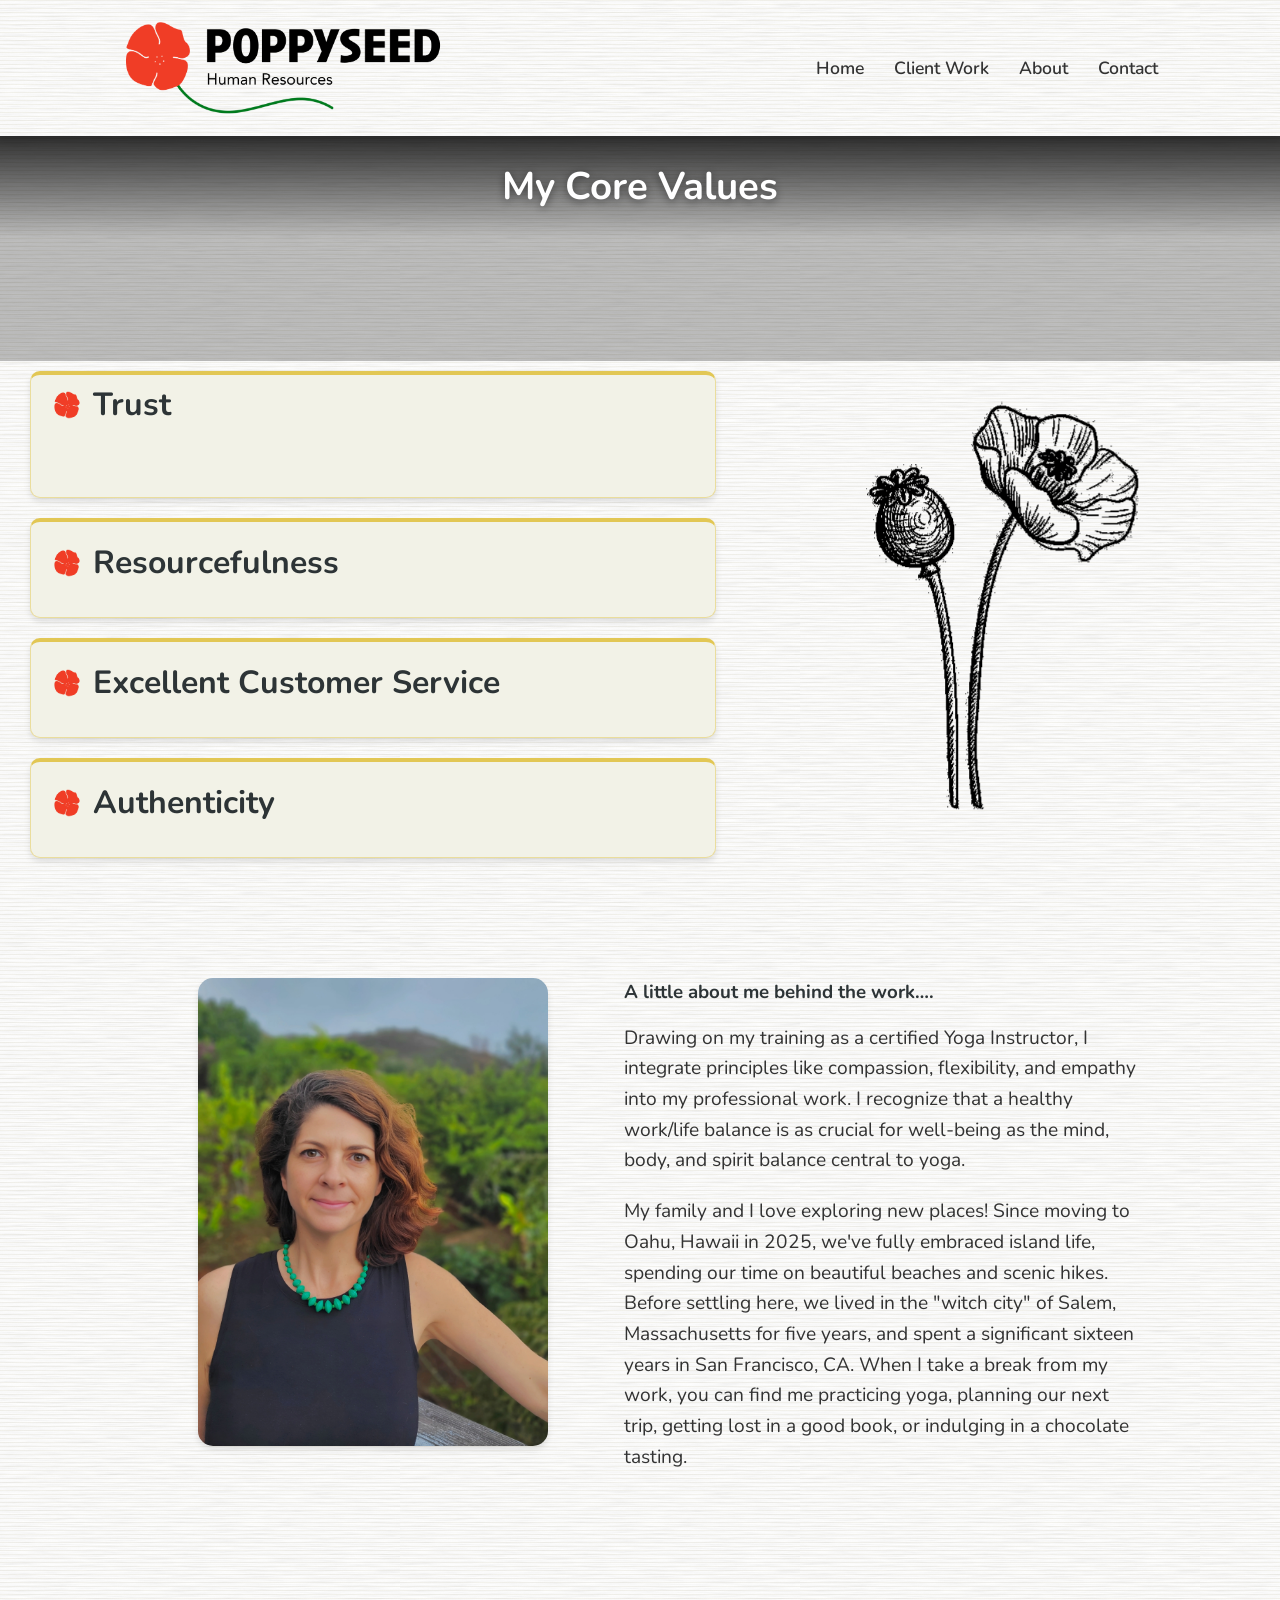
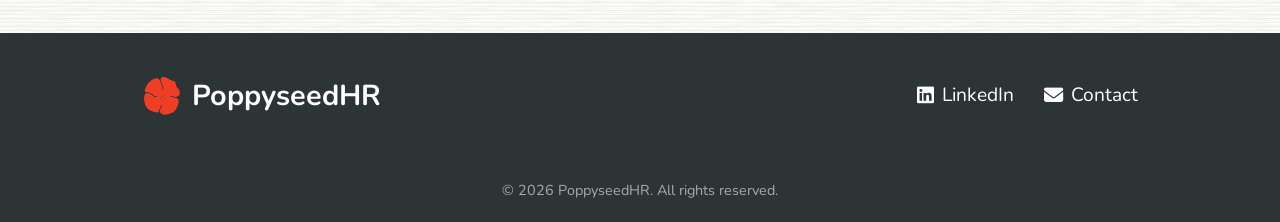
==== commit 40bb7521: "paragraph edits, mobile enhancement" ====
--- a/about.html
+++ b/about.html
@@ -61,21 +61,24 @@
                             <img src="./media/images/Poppyseed.png" class="heading-bullet">
                             <h3>Trust</h3>
                         </div>
-                        <p>For an HR Consultant relationship to provide true value, we have to trust each other. Trust takes time to establish, but I firmly believe that a successful partnership must be built on this foundation. My goals are to build trust with senior leadership so we can work on the long-term HR strategy that aligns with the organizational goals. And also to build trust with the employees so they feel comfortable coming to me for any HR related question, concern or dilemma.</p>
+                        <p>For an HR Consultant relationship to provide true value, it must be built on a foundation of mutual trust. While establishing this takes time, I firmly believe it is essential for a successful partnership.</p>
+                        <br/>
+                        <p>My primary goals are to build trust with senior leadership to develop a long-term HR strategy that aligns with your organizational goals and to cultivate trust with employees so they feel comfortable approaching me with any HR-related questions, concerns, or dilemmas.</p>
+
                     </div>
                     <div class="about-value-card">
                         <div class="about-card-heading">
                             <img src="./media/images/Poppyseed.png" class="heading-bullet">
                             <h3>Resourcefulness</h3>
                         </div>
-                        <p>For anyone who has ever thrived in a small organization, this skill is key! Margins are crucial. Budgets are tight. Competition for top talent is fierce. Executing at a high level without deep pockets requires everyone on the team to have a resourcefulness mindset. I know this, I've lived it and now I know how to support a team or help them develop this skill.</p>
+                        <p>In a small organization, where margins are crucial, budgets are tight, and the competition for top talent is fierce, resourcefulness is a non-negotiable skill. High-level execution under these constraints demands a resourceful mindset from every team member. Having lived this reality, I am uniquely equipped to support teams in developing and applying this essential skill.</p>
                     </div>
                     <div class="about-value-card">
                         <div class="about-card-heading">
                             <img src="./media/images/Poppyseed.png" class="heading-bullet">
                             <h3>Excellent Customer Service</h3>
                         </div>
-                        <p>During my early career years I worked in the hospitality industry. I believe this deep layer of customer service skills set me apart from other HR professionals. I treat everyone like a 'customer' with the goal of finding solutions that benefit both parties. I build strong relationships where we can collaborate creatively.</p>
+                        <p>My foundation in the hospitality industry, established early in my career, instilled in me a deep commitment to excellent customer service. This service-first mindset is what distinguishes my approach to HR. I view every interaction as an opportunity to serve a "customer," always focused on finding collaborative solutions that benefit all parties involved.</p>
                     </div>
                     <div class="about-value-card">
                         <div class="about-card-heading">
@@ -107,8 +110,8 @@
 
                 <div class="intro-text">
                     <h3 style="color: var(--dark-color); margin-top: 0; margin-bottom: 15px;">A little about me behind the work….</h3>
-                    <p style="margin-bottom: 20px;">As a certified Yoga Instructor,  I also use the principles of yoga to guide my professional work including compassion, flexibility and empathy.  I believe that a healthy work / life balance is just as important as the mind, body, spirit balance that we learn through yoga.</p>
-                    <p style="margin-bottom: 20px;">My family and I relocated to Oahu, Hawaii in July 2025, moving from Salem, Massachusetts. Prior to that, I lived in San Francisco, CA, for 16 years. I enjoy exploring new places, and currently, that involves discovering the beautiful beaches and hikes on the island with my family. My personal interests also include practicing yoga, reading, and chocolate tasting.</p>
+                    <p style="margin-bottom: 20px;">Drawing on my training as a certified Yoga Instructor, I integrate principles like compassion, flexibility, and empathy into my professional work. I recognize that a healthy work/life balance is as crucial for well-being as the mind, body, and spirit balance central to yoga.</p>
+                    <p style="margin-bottom: 20px;">My family and I love exploring new places! Since moving to Oahu, Hawaii in 2025, we've fully embraced island life, spending our time on beautiful beaches and scenic hikes. Before settling here, we lived in the "witch city" of Salem, Massachusetts for five years, and spent a significant sixteen years in San Francisco, CA. When I take a break from my work, you can find me practicing yoga, planning our next trip, getting lost in a good book, or indulging in a chocolate tasting.</p>
                 </div>
             </section>
         </div>
--- a/styles.css
+++ b/styles.css
@@ -761,6 +761,18 @@
         height: 20vh;
     }
 
+    .hero-section {
+        min-height: 20vh;
+    }
+
+    .hero-title {
+        padding: 16px 20px;
+    }
+
+    .hero-title h1 {
+        font-size: 1.4rem;
+    }
+
     .hero-cards-wrapper {
         padding: 80px 16px 40px;
     }
@@ -1011,7 +1023,7 @@
 }
 
 .svc-card {
-    background-color: #fffee8;
+    background-color: #f2f2e7;
     border: 1px solid rgba(226, 199, 84, 0.5);
     border-top: 4px solid #e2c754;
     border-radius: 10px;
@@ -1146,7 +1158,7 @@
 }
 
 .about-value-card {
-    background-color: #fffee8;
+    background-color: #f2f2e7;
     border: 1px solid rgba(226, 199, 84, 0.5);
     border-top: 4px solid #e2c754;
     border-radius: 10px;
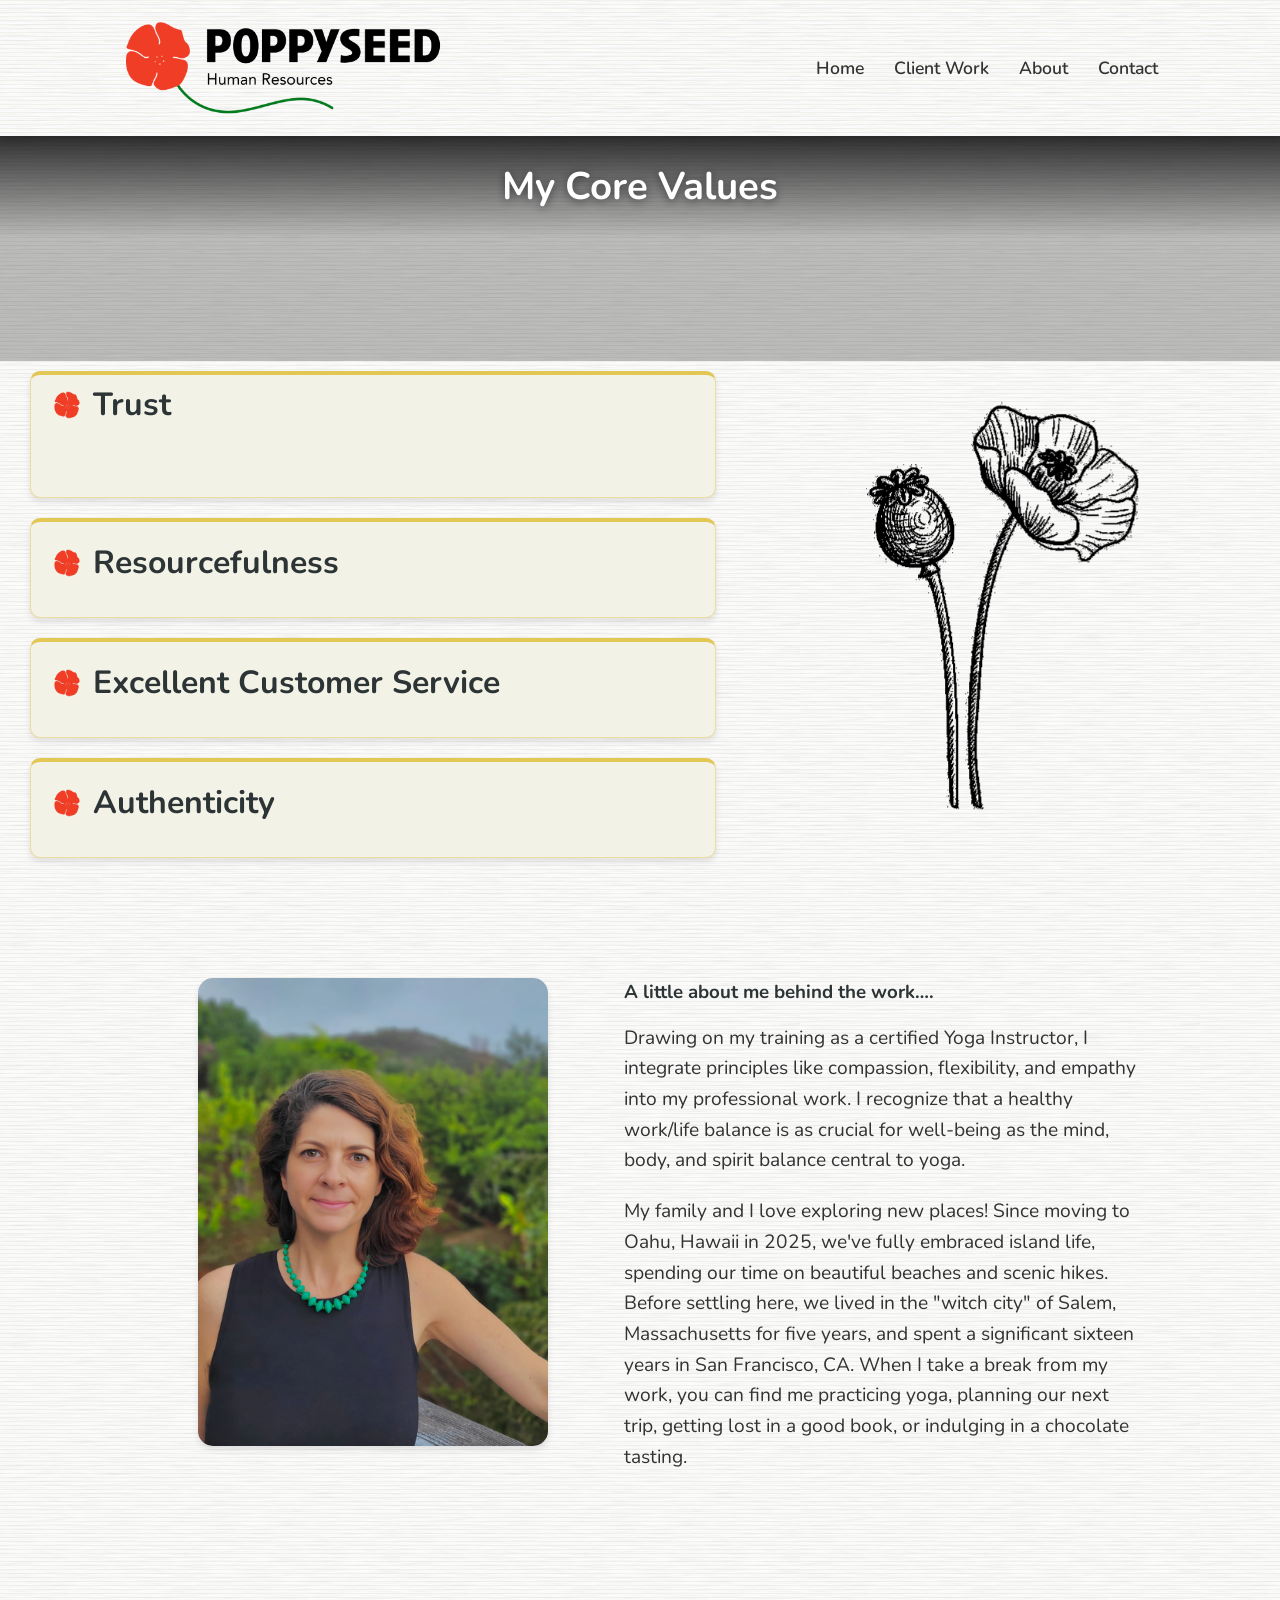
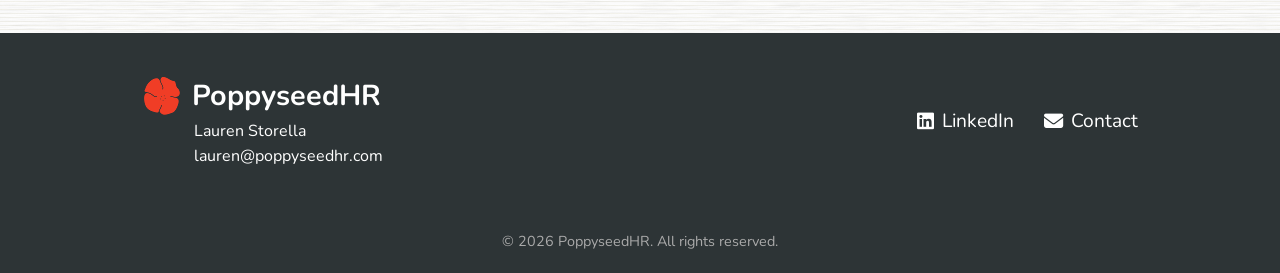
==== commit a0f33640: "Added name and email" ====
--- a/about.html
+++ b/about.html
@@ -3,6 +3,7 @@
 <head>
     <meta charset="UTF-8">
     <meta name="viewport" content="width=device-width, initial-scale=1.0">
+    <meta name="color-scheme" content="light">
     <link rel="icon" href="./media/images/Poppyseed.png">
 
     <title>About | PoppyseedHR</title>
@@ -121,9 +122,13 @@
     <footer>
         <div class="container">
             <div class="footer-content">
-                <div class="footer-logo">
-                    <img src="./media/images/Poppyseed.png"></i>
-                    PoppyseedHR
+                <div class="footer-left-column">
+                    <div class="footer-logo">
+                        <img src="./media/images/Poppyseed.png"></i>
+                        PoppyseedHR
+                    </div>
+                    <p style="padding-left: 52px;">Lauren Storella</p>
+                    <p style="padding-left: 52px;">lauren@poppyseedhr.com</p>
                 </div>
 
                 <div class="footer-links">
@@ -150,15 +155,15 @@
             <form id="contactForm">
                 <div class="contact-form-group">
                     <label for="contact-from">Your Email</label>
-                    <input type="email" id="contact-from" name="email" placeholder="you@example.com" required>
+                    <input type="email" id="contact-from" name="email" placeholder="you@example.com" autocomplete="email" required>
                 </div>
                 <div class="contact-form-group">
                     <label for="contact-subject">Subject</label>
-                    <input type="text" id="contact-subject" name="subject" placeholder="How can I help?" required>
+                    <input type="text" id="contact-subject" name="subject" placeholder="How can I help?" autocomplete="off" required>
                 </div>
                 <div class="contact-form-group">
                     <label for="contact-message">Message</label>
-                    <textarea id="contact-message" name="message" placeholder="Tell me about your organization and what you're looking for..." required></textarea>
+                    <textarea id="contact-message" name="message" placeholder="Tell me about your organization and what you're looking for..." autocomplete="off" required></textarea>
                 </div>
                 <button type="submit" class="contact-form-submit">Send Message</button>
             </form>
--- a/styles.css
+++ b/styles.css
@@ -1,5 +1,6 @@
 /* Base Styles */
 :root {
+    color-scheme: light;
     --primary-color: #d35400; /* Deep Orange */
     --secondary-color: #e67e22; /* Medium Orange */
     --accent-color: #f39c12; /* Golden Orange */
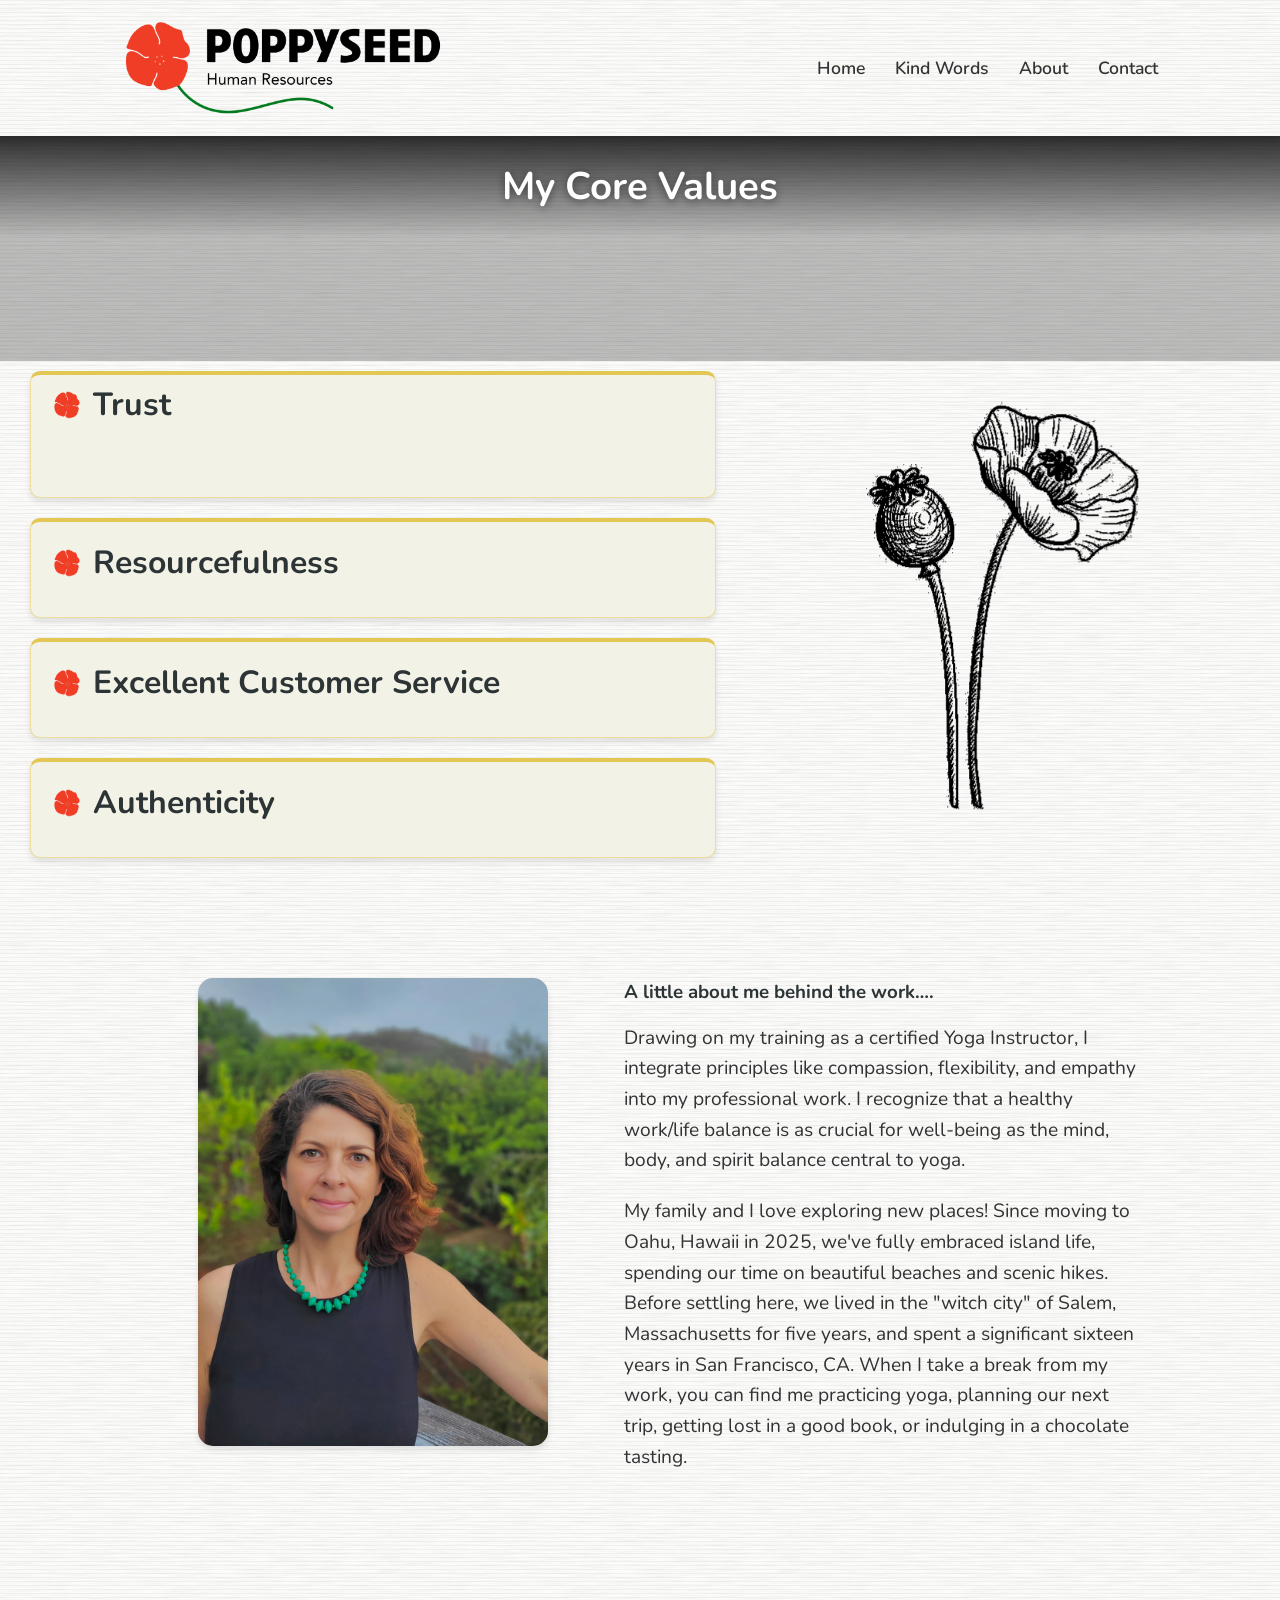
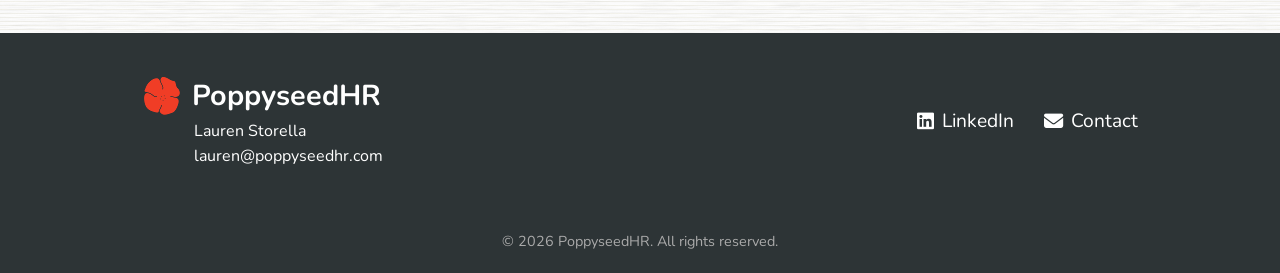
==== commit 122133b4: "updated cocntact form" ====
--- a/about.html
+++ b/about.html
@@ -27,7 +27,7 @@
 
             <ul class="nav-links" id="navLinks">
                 <li><a href="index.html">Home</a></li>
-                <li><a href="clients.html">Client Work</a></li>
+                <li><a href="clients.html">Kind Words</a></li>
                 <li><a href="about.html">About</a></li>
                 <li><a href="#" class="contact-trigger">Contact</a></li>
             </ul>
@@ -152,6 +152,9 @@
         <div class="contact-modal-box">
             <button class="contact-modal-close">&times;</button>
             <h2>Get in Touch</h2>
+            <h3>laurenstorella@gmail.com</h3>
+            <h3>(415) 335-3239</h3>
+            <br/>
             <form id="contactForm">
                 <div class="contact-form-group">
                     <label for="contact-from">Your Email</label>
